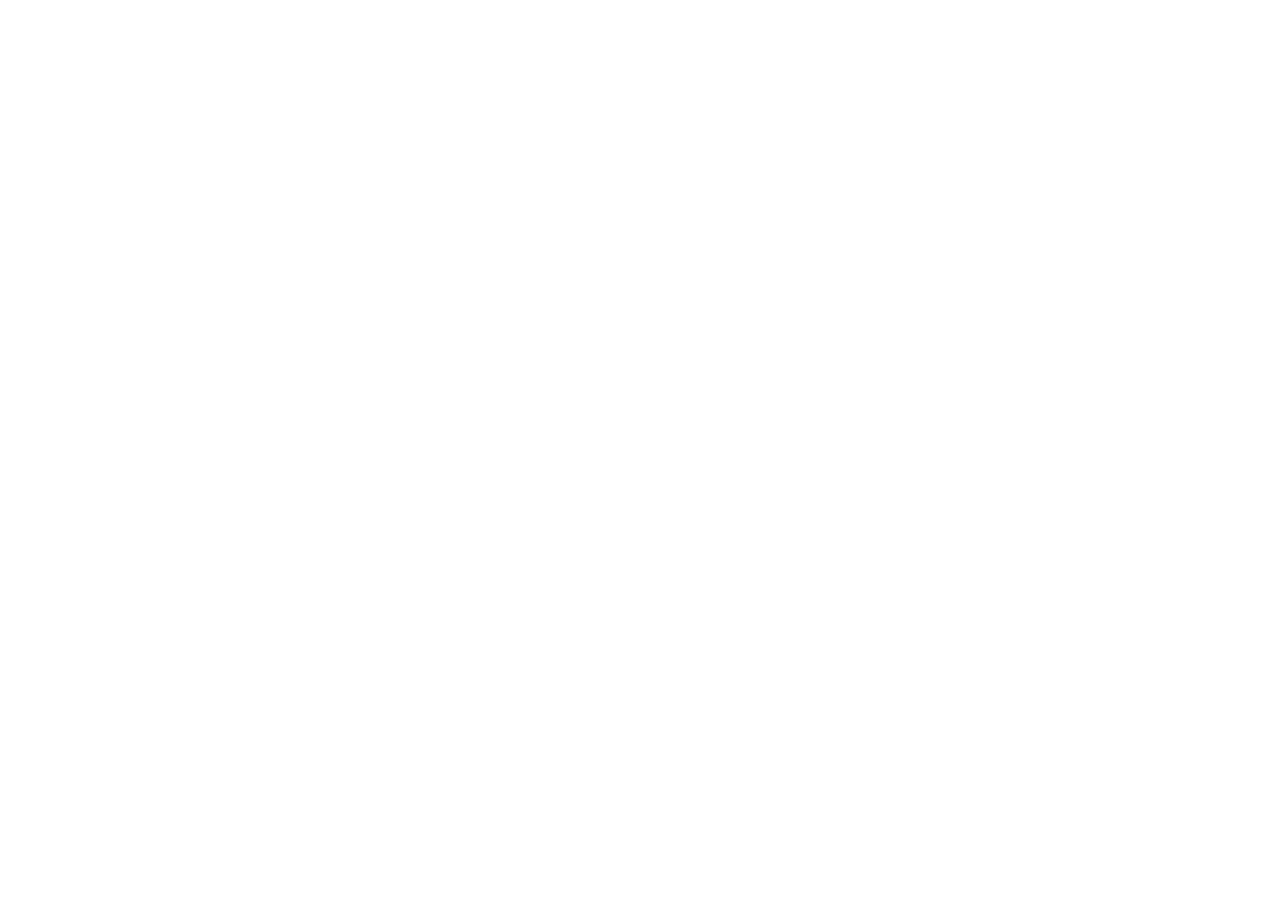
==== index.html @ ed662204 "[INIT] initializing the project" ====
<!DOCTYPE html>
<html lang="en">
  <head>
    <meta charset="UTF-8">
    <meta name="viewport" content="width=device-width, initial-scale=1.0"> <!-- displays site properly based on user's device -->

    <link rel="icon" type="image/png" sizes="32x32" href="./images/favicon-32x32.png">
    
    <title>Frontend Mentor | Crowdfunding product page</title>
    <link rel="stylesheet" href="style.css">

  </head>
  <body>

  </body>
  </html>
---- style.css ----
* {
  padding: 0;
  margin: 0;
  -webkit-box-sizing: border-box;
          box-sizing: border-box;
  border: none;
}
/*# sourceMappingURL=style.css.map */
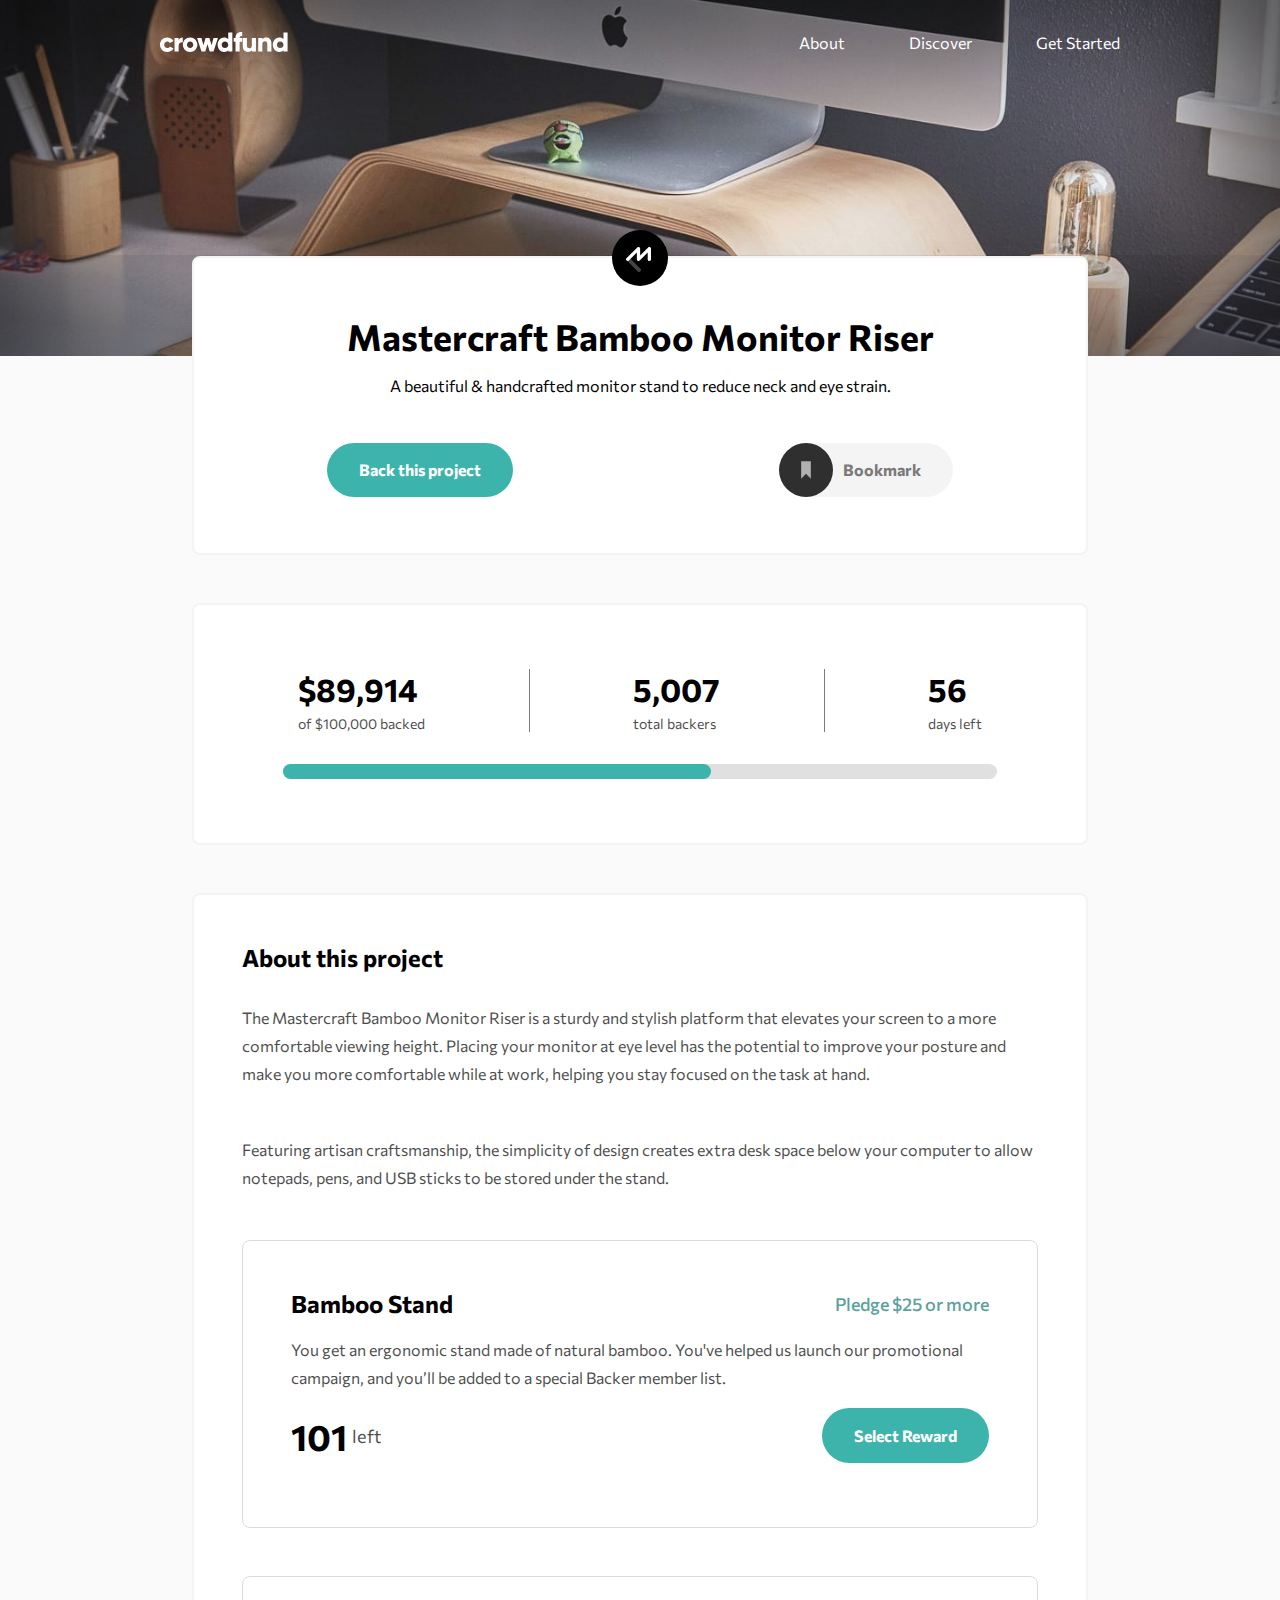
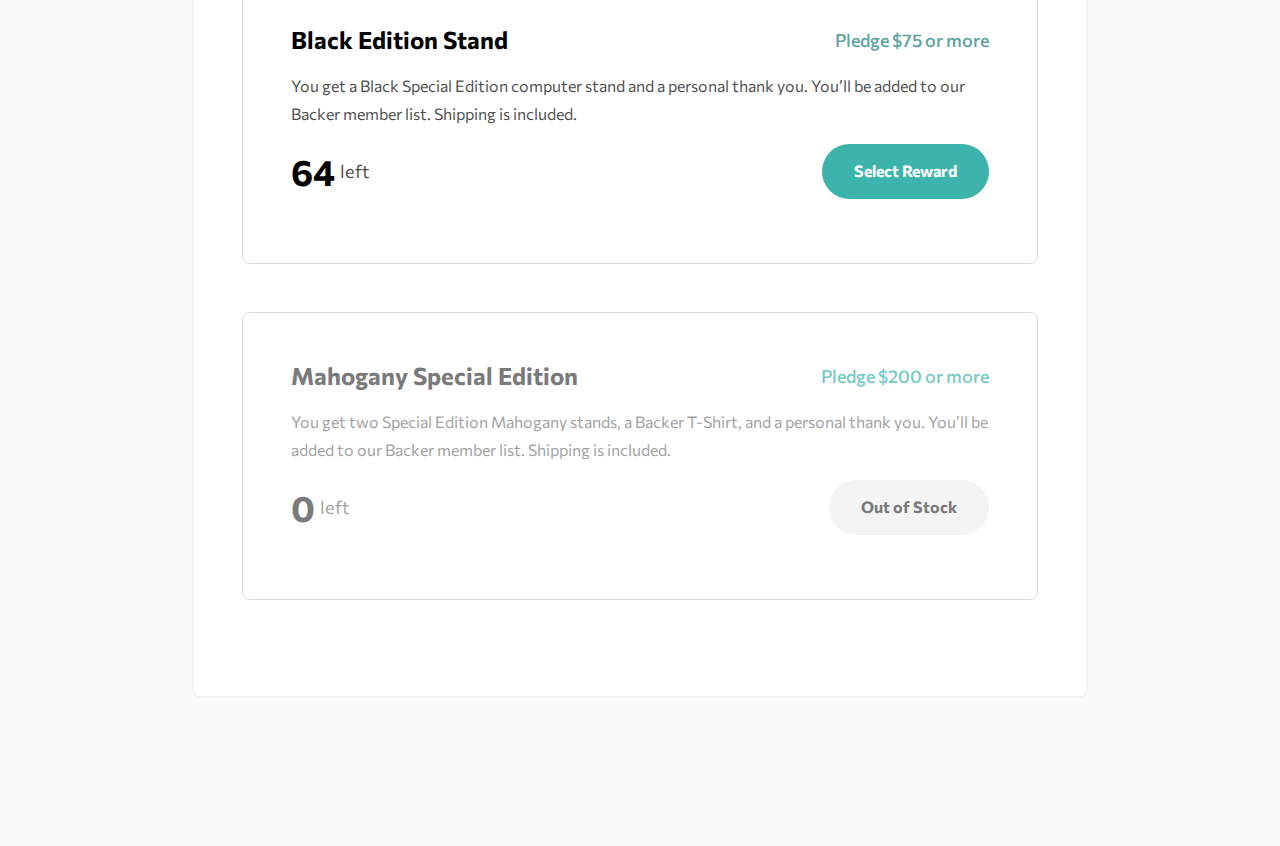
==== commit 9a906422: "[ADD] every thing in the home page" ====
--- a/index.html
+++ b/index.html
@@ -5,6 +5,10 @@
     <meta name="viewport" content="width=device-width, initial-scale=1.0"> <!-- displays site properly based on user's device -->
 
     <link rel="icon" type="image/png" sizes="32x32" href="./images/favicon-32x32.png">
+
+    <link rel="preconnect" href="https://fonts.googleapis.com">
+    <link rel="preconnect" href="https://fonts.gstatic.com" crossorigin>
+    <link href="https://fonts.googleapis.com/css2?family=Commissioner:wght@400;500;700&display=swap" rel="stylesheet">
     
     <title>Frontend Mentor | Crowdfunding product page</title>
     <link rel="stylesheet" href="style.css">
@@ -12,5 +16,155 @@
   </head>
   <body>
 
+    <header>
+      <nav>
+        <img src="./images/logo.svg" alt="logo">
+
+        <ul>
+          <li>About</li>
+          <li>Discover</li>
+          <li>Get Started</li>
+        </ul>
+      </nav>
+
+      <div>
+        <img src="./images/image-hero-desktop.jpg" alt="hero-img">
+      </div>
+    </header>
+
+    <main>
+      <section class="section-1">
+        <img src="./images/logo-mastercraft.svg" alt="mastercraft">
+        <h1>
+          Mastercraft Bamboo Monitor Riser
+        </h1>
+
+        <p>
+          A beautiful & handcrafted monitor stand to reduce neck and eye strain.
+        </p>
+
+        <div class="cta-section">
+          <button class="cta-type-1">Back this project</button>
+          <input type="checkbox" id="bookmark">
+          
+            <label for="bookmark">
+              <div>
+                <div class="bookmark-bg"></div>
+                <button class="cta-type-1">Bookmark</button>
+              </div>
+            </label>
+
+        </div>
+      </section>
+
+      <section class="section-2">
+        <div class="info">
+
+          <div>
+            <p>$89,914</p>
+            <p>of $100,000 backed</p>
+          </div>
+
+          <div class="divider"></div>
+
+          <div>
+            <p>5,007</p>
+            <p>total backers</p>
+          </div>
+
+          <div class="divider"></div>
+
+          <div>
+            <p>56</p>
+            <p>days left</p>
+          </div>
+
+        </div>
+
+        <div class="info-graphic">
+          <div class="bar"></div>
+        </div>
+      </section>
+
+      <section class="section-3">
+        <h1>
+          About this project
+        </h1>
+        <p>
+          The Mastercraft Bamboo Monitor Riser is a sturdy and stylish platform that elevates your screen to a more comfortable viewing height. Placing your monitor at eye level has the potential to improve your posture and make you more comfortable while at work, helping you stay focused on the task at hand.
+        </p>
+
+        <p>
+          Featuring artisan craftsmanship, the simplicity of design creates extra desk space below your computer to allow notepads, pens, and USB sticks to be stored under the stand.
+        </p>
+
+        <div class="card">
+
+          <div>
+            <h1>
+              Bamboo Stand
+            </h1>
+            <p>
+              Pledge $25 or more
+            </p>
+          </div>
+          
+          <p>
+            You get an ergonomic stand made of natural bamboo. You've helped us launch our promotional campaign, and you’ll be added to a special Backer member list.
+          </p>
+
+          <div>
+            <p>101 <span>left</span></p>
+            <button class="cta-type-1">Select Reward</button>
+          </div>
+
+        </div>
+
+        
+        <div class="card">
+
+          <div>
+            <h1>
+              Black Edition Stand
+            </h1>
+            <p>
+              Pledge $75 or more
+            </p>
+          </div>
+          <p>
+            You get a Black Special Edition computer stand and a personal thank you. You’ll be added to our Backer member list. Shipping is included.
+          </p>
+
+          <div>
+            <p>64 <span>left</span></p>
+            <button class="cta-type-1">Select Reward</button>
+          </div>
+          
+        </div>
+
+        
+        <div class="card disabled-section">
+
+          <div>
+            <h1>
+              Mahogany Special Edition
+            </h1>
+            <p>
+              Pledge $200 or more
+            </p>
+          </div>
+          <p>
+            You get two Special Edition Mahogany stands, a Backer T-Shirt, and a personal thank you. You’ll be added to our Backer member list. Shipping is included.
+          </p>
+
+          <div>
+            <p>0 <span>left</span></p>
+            <button class="cta-type-2" disabled>Out of Stock</button>
+          </div>
+          
+        </div>
+      </section>
+    </main>
+
   </body>
   </html>--- a/style.css
+++ b/style.css
@@ -4,5 +4,384 @@
   -webkit-box-sizing: border-box;
           box-sizing: border-box;
   border: none;
+  font-family: "Commissioner", sans-serif;
+  font-size: 16px;
+}
+
+body {
+  min-height: 100vh;
+  background: #fafafa;
+}
+
+body header {
+  position: relative;
+}
+
+body header nav {
+  position: absolute;
+  top: 0;
+  left: 0;
+  width: 100%;
+  z-index: 50;
+  display: -webkit-box;
+  display: -ms-flexbox;
+  display: flex;
+  -webkit-box-align: center;
+      -ms-flex-align: center;
+          align-items: center;
+  padding: 2rem 10rem;
+}
+
+body header nav ul {
+  -webkit-box-flex: 1;
+      -ms-flex: 1 1 100%;
+          flex: 1 1 100%;
+  display: -webkit-box;
+  display: -ms-flexbox;
+  display: flex;
+  -webkit-box-pack: end;
+      -ms-flex-pack: end;
+          justify-content: flex-end;
+  margin-left: auto;
+  color: white;
+}
+
+body header nav ul li {
+  list-style: none;
+  -webkit-user-select: none;
+     -moz-user-select: none;
+      -ms-user-select: none;
+          user-select: none;
+  cursor: pointer;
+  padding-left: 5vw;
+}
+
+body header > div {
+  display: -webkit-box;
+  display: -ms-flexbox;
+  display: flex;
+  z-index: -1;
+}
+
+body header > div::before {
+  content: "";
+  width: 100%;
+  height: 100%;
+  position: absolute;
+  top: 0;
+  left: 0;
+  -webkit-box-shadow: inset 0 0 180px 0 black;
+          box-shadow: inset 0 0 180px 0 black;
+}
+
+body header > div > img {
+  width: 100%;
+}
+
+body main {
+  width: 70%;
+  max-width: 1440px;
+  margin: 0 auto;
+  text-align: center;
+  -webkit-transform: translateY(-100px);
+          transform: translateY(-100px);
+}
+
+body main > section {
+  background: white;
+  border: 2px solid #f4f4f4;
+  border-radius: 8px;
+  margin-bottom: 3rem;
+}
+
+body main .section-1 {
+  display: -webkit-box;
+  display: -ms-flexbox;
+  display: flex;
+  -webkit-box-orient: vertical;
+  -webkit-box-direction: normal;
+      -ms-flex-direction: column;
+          flex-direction: column;
+}
+
+body main .section-1 > img {
+  position: relative;
+  left: 50%;
+  -webkit-transform: translate(-50%, -50%);
+          transform: translate(-50%, -50%);
+  width: -webkit-min-content;
+  width: -moz-min-content;
+  width: min-content;
+}
+
+body main .section-1 > h1 {
+  font-size: clamp(24px, 3vw, 36px);
+  margin-bottom: 0.5em;
+}
+
+body main .section-1 > p {
+  font-size: clamp(14px, 1.5vw, 16px);
+  margin-bottom: 3em;
+}
+
+body main .section-1 .cta-section {
+  display: -webkit-box;
+  display: -ms-flexbox;
+  display: flex;
+  width: 100%;
+  -ms-flex-pack: distribute;
+      justify-content: space-around;
+  margin-bottom: 56px;
+}
+
+body main .section-1 .cta-section input:checked ~ label > div > div {
+  background: url(./images/icon-bookmark-active.svg) no-repeat;
+  background-size: contain;
+}
+
+body main .section-1 .cta-section input:checked ~ label > div > button {
+  color: #147b74;
+}
+
+body main .section-1 .cta-section > label {
+  cursor: pointer;
+}
+
+body main .section-1 .cta-section > input {
+  display: none;
+}
+
+body main .section-1 .cta-section > label > div {
+  position: relative;
+}
+
+body main .section-1 .cta-section > label > div .bookmark-bg {
+  position: absolute;
+  top: 0%;
+  left: 0%;
+  background: url(./images/icon-bookmark.svg) no-repeat;
+  width: 100%;
+  background-size: contain;
+  height: 100%;
+}
+
+body main .section-1 .cta-section > label > div > button {
+  padding-left: 4em;
+  background: #f4f4f4;
+  color: #7a7a7a;
+}
+
+body main .section-1 .cta-section > label > div > button:hover {
+  background: #e7e7e7;
+}
+
+body main .section-1 .cta-section > label > div > button:active {
+  background: #dbdbdb;
+}
+
+body main .section-1 .cta-section > .active {
+  -webkit-mask: red;
+          mask: red;
+}
+
+body main .section-2 {
+  display: -webkit-box;
+  display: -ms-flexbox;
+  display: flex;
+  -webkit-box-orient: vertical;
+  -webkit-box-direction: normal;
+      -ms-flex-direction: column;
+          flex-direction: column;
+  -webkit-box-pack: center;
+      -ms-flex-pack: center;
+          justify-content: center;
+  -webkit-box-align: center;
+      -ms-flex-align: center;
+          align-items: center;
+  padding: 4em 0;
+  gap: 2rem;
+}
+
+body main .section-2 > .info {
+  width: 100%;
+  display: -webkit-box;
+  display: -ms-flexbox;
+  display: flex;
+  -webkit-box-pack: space-evenly;
+      -ms-flex-pack: space-evenly;
+          justify-content: space-evenly;
+}
+
+body main .section-2 > .info .divider {
+  width: 0.5px;
+  background: #7a7a7a;
+}
+
+body main .section-2 > .info > div {
+  text-align: left;
+}
+
+body main .section-2 > .info > div > p:first-child {
+  font-size: 32px;
+  font-weight: 700;
+  margin-bottom: 6px;
+}
+
+body main .section-2 > .info > div > p:last-child {
+  font-size: 14px;
+  font-weight: 400;
+  opacity: 0.7;
+}
+
+body main .section-2 > .info-graphic {
+  display: -webkit-box;
+  display: -ms-flexbox;
+  display: flex;
+  -webkit-box-pack: center;
+      -ms-flex-pack: center;
+          justify-content: center;
+  -webkit-box-align: center;
+      -ms-flex-align: center;
+          align-items: center;
+  position: relative;
+  width: 80%;
+  height: 15px;
+  border-radius: 10px;
+  background: #e0e0e0;
+}
+
+body main .section-2 > .info-graphic > .bar {
+  position: absolute;
+  left: 0;
+  top: 0;
+  height: 100%;
+  width: 60%;
+  border-radius: 10px;
+  background: #3cb4ac;
+}
+
+body main .section-3 {
+  text-align: left;
+  padding: 3rem;
+}
+
+body main .section-3 p {
+  line-height: 1.75;
+}
+
+body main .section-3 > * {
+  margin-bottom: 3rem;
+}
+
+body main .section-3 > h1 {
+  font-size: 24px;
+  margin-bottom: 2rem;
+}
+
+body main .section-3 p {
+  font-weight: 400;
+  opacity: 0.7;
+}
+
+body main .section-3 > .card {
+  padding: 3rem;
+  border: 1px solid #dbdbdb;
+  border-radius: 8px;
+}
+
+body main .section-3 > .card > * {
+  margin-bottom: 1rem;
+}
+
+body main .section-3 > .card > div:nth-of-type(1) {
+  display: -webkit-box;
+  display: -ms-flexbox;
+  display: flex;
+}
+
+body main .section-3 > .card > div:nth-of-type(1) h1 {
+  font-size: 24px;
+  font-weight: 700;
+  -webkit-box-flex: 1;
+      -ms-flex: 1;
+          flex: 1;
+}
+
+body main .section-3 > .card > div:nth-of-type(1) p {
+  font-size: 18px;
+  font-weight: 500;
+  color: #147b74;
+}
+
+body main .section-3 > .card > div:nth-of-type(2) {
+  display: -webkit-box;
+  display: -ms-flexbox;
+  display: flex;
+  -webkit-box-align: center;
+      -ms-flex-align: center;
+          align-items: center;
+}
+
+body main .section-3 > .card > div:nth-of-type(2) > p {
+  all: unset;
+  -webkit-box-flex: 1;
+      -ms-flex: 1;
+          flex: 1;
+  position: relative;
+  font-size: 36px;
+  font-weight: 700;
+}
+
+body main .section-3 > .card > div:nth-of-type(2) > p > span {
+  font-size: 18px;
+  opacity: 0.7;
+  font-weight: 400;
+  position: absolute;
+  top: 50%;
+  margin-left: 5px;
+  -webkit-transform: translateY(-50%);
+          transform: translateY(-50%);
+}
+
+body main .cta-type-1 {
+  background: #3cb4ac;
+  color: white;
+  border-radius: 100px;
+  cursor: pointer;
+  line-height: 1;
+  font-size: clamp(13px, 1.5vw, 16px);
+  padding: 1.2em 2em;
+  font-weight: 700;
+}
+
+body main .cta-type-1:hover {
+  background: #147b74;
+}
+
+body main .cta-type-1:active {
+  background: #10655f;
+}
+
+body main .cta-type-2 {
+  background: #f4f4f4;
+  color: #7a7a7a;
+  border-radius: 100px;
+  cursor: no-drop;
+  line-height: 1;
+  font-size: clamp(13px, 1.5vw, 16px);
+  padding: 1.2em 2em;
+  font-weight: 700;
+}
+
+body main .disabled-section {
+  color: #7a7a7a;
+}
+
+body main .disabled-section > div:nth-of-type(1) {
+  display: none;
+}
+
+body main .disabled-section > div:nth-of-type(1) > p {
+  color: #3cb4ac !important;
 }
 /*# sourceMappingURL=style.css.map */